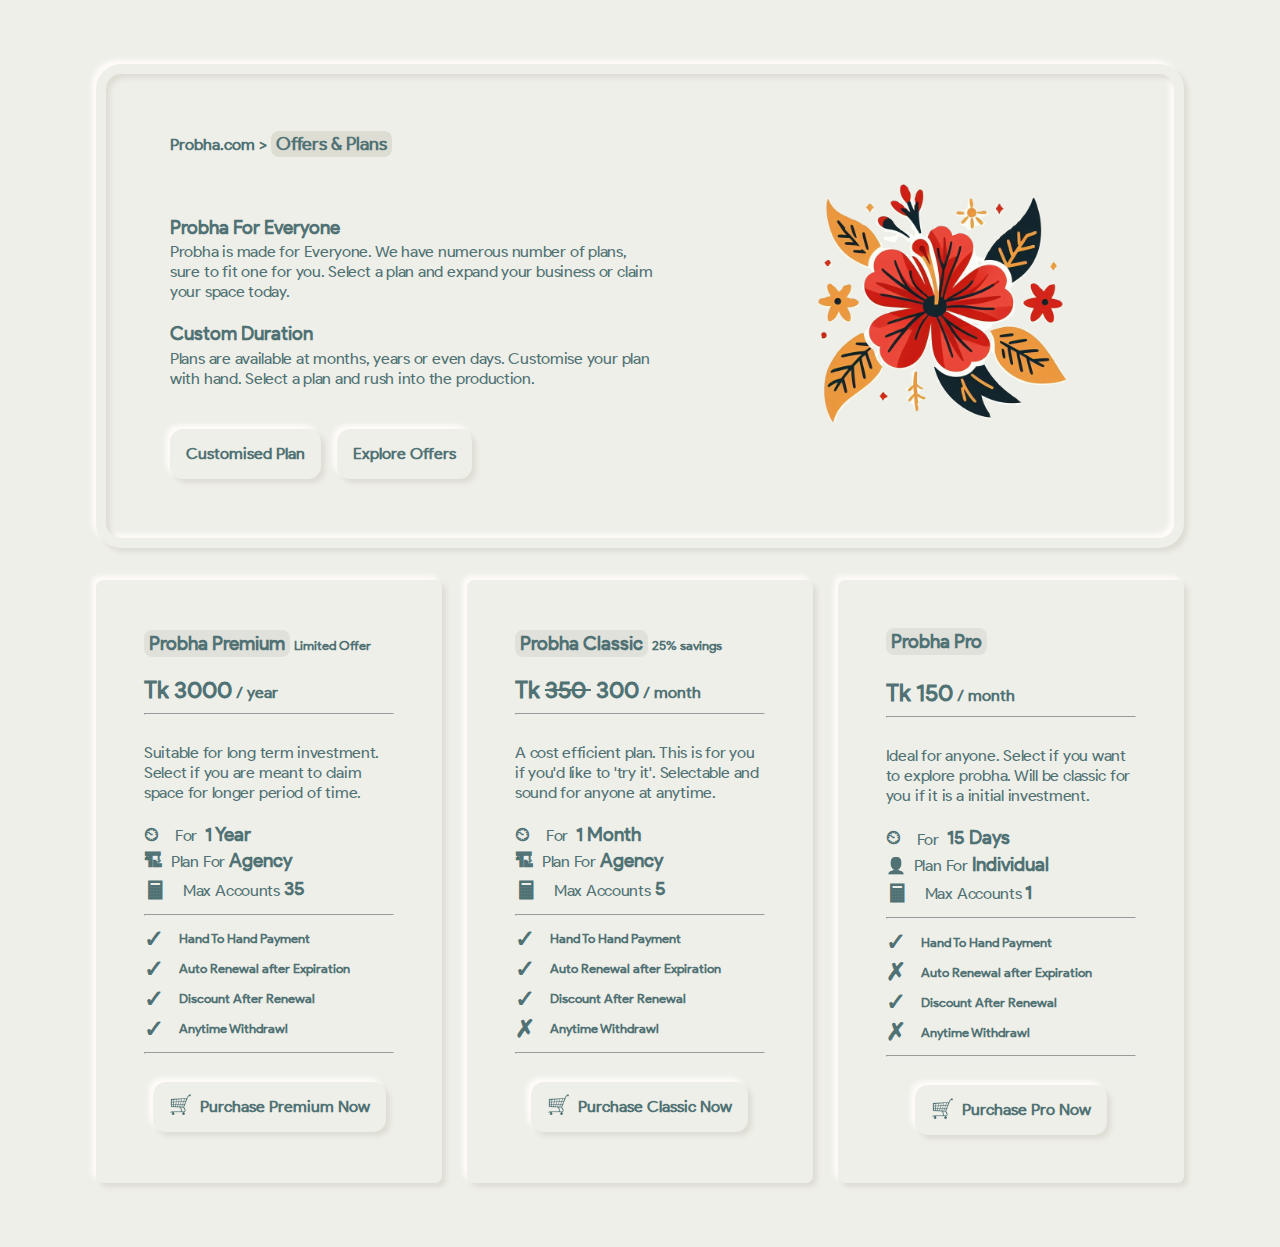
==== plans.html @ f460b4f0 "added plans" ====
<title>Plans | Probha.com</title>

<body>
  <div class="intro">
    <div class="left">
      <h4>
        Probha.com >
        <span
          style="
            font-size: large;
            font-weight: 6ighter;
            padding: 2px 5px;
            border-radius: 8px;
            background-color: var(--lightL4);
          "
          >Offers & Plans</span
        >
      </h4>
      <br /><br /><br />
      <h3>Probha For Everyone</h3>
      <p>
        Probha is made for Everyone. We have numerous number of plans, sure to
        fit one for you. Select a plan and expand your business or claim your
        space today.
      </p>
      <br />
      <h3>Custom Duration</h3>
      <p>
        Plans are available at months, years or even days. Customise your plan
        with hand. Select a plan and rush into the production.
      </p>

      <br />
      <br />
      <div class="buttonCont">
        <div class="buttonM"><h4>Customised Plan</h4></div>
        <div class="buttonM"><h4>Explore Offers</h4></div>
      </div>
    </div>
    <div class="right">
      <div class="planImg">
        <!-- <img src="./ai/Designer (1) a.png" alt="" width="400px" /> -->
        <img src="./pics/Designer (5) a.png" alt="" width="400px" />
      </div>
    </div>
  </div>
  <div class="contents">
    <div class="plans">
      <span>
      <h3 class="planName">Probha Premium</h3>
      <h5>Limited Offer</h5></span>
      <br />
      <div>
        <h2>Tk 3000</h2>
        <h4>/ year</h4>
      </div>
      <div><hr /></div>
      <br />
      <p>
        Suitable for long term investment. Select if you are meant to claim
        space for longer period of time.
      </p>
      <br />

      <div>
        <div class="contPD">
          <div style="display: flex; align-items: center">
            <h3>⏲ &nbsp;&nbsp;</h3>
            <p>&nbsp;For &nbsp;</p>
            <h3>1 Year</h3>
          </div>
          <div style="display: flex; align-items: center">
            <h3>🏗&nbsp;&nbsp;</h3>
            <p>Plan For&nbsp;</p>
            <h3>Agency</h3>
          </div>
          <div style="display: flex; align-items: center">
            <h2>🖩 &nbsp;&nbsp;</h2>
            <p>Max Accounts&nbsp;</p>
            <h3>35</h3>
          </div>
          <div><hr /></div>
          <div style="display: flex; align-items: center">
            <h2>✓ &nbsp;&nbsp;</h2>
            <h5>Hand To Hand Payment</h5>
          </div>
          <div style="display: flex; align-items: center">
            <h2>✓ &nbsp;&nbsp;</h2>
            <h5>Auto Renewal after Expiration</h5>
          </div>
          <div style="display: flex; align-items: center">
            <h2>✓ &nbsp;&nbsp;</h2>
            <h5>Discount After Renewal</h5>
          </div>
          <div style="display: flex; align-items: center">
            <h2>✓ &nbsp;&nbsp;</h2>
            <h5>Anytime Withdrawl</h5>
          </div>
          <div><hr /></div>
        </div>
      </div>
      <br />
      <div class="buttonM">
        <h3 class="colorIt">🛒 &nbsp;</h3>
        <h4>Purchase Premium Now</h4>
      </div>
    </div>
    <div class="plans">
      <span>
        <h3 class="planName">Probha Classic</h3>
        <h5>25% savings</h5>
      </span>
      <br />
      <div>
        <h2>Tk <del>350 </del> &nbsp;300</h2>
        <h4>/ month</h4>
      </div>
      <div><hr /></div>
      <br />
      <p>
        A cost efficient plan. This is for you if you'd like to 'try it'.
        Selectable and sound for anyone at anytime.
      </p>
      <br />

      <div>
        <div class="contPD">
          <div style="display: flex; align-items: center">
            <h3>⏲ &nbsp;&nbsp;</h3>
            <p>&nbsp;For &nbsp;</p>
            <h3>1 Month</h3>
          </div>
          <div style="display: flex; align-items: center">
            <h3>🏗&nbsp;&nbsp;</h3>
            <p>Plan For&nbsp;</p>
            <h3>Agency</h3>
          </div>
          <div style="display: flex; align-items: center">
            <h2>🖩 &nbsp;&nbsp;</h2>
            <p>Max Accounts&nbsp;</p>
            <h3>5</h3>
          </div>
          <div><hr /></div>
          <div style="display: flex; align-items: center">
            <h2>✓ &nbsp;&nbsp;</h2>
            <h5>Hand To Hand Payment</h5>
          </div>
          <div style="display: flex; align-items: center">
            <h2>✓ &nbsp;&nbsp;</h2>
            <h5>Auto Renewal after Expiration</h5>
          </div>
          <div style="display: flex; align-items: center">
            <h2>✓ &nbsp;&nbsp;</h2>
            <h5>Discount After Renewal</h5>
          </div>
          <div style="display: flex; align-items: center">
            <h2>✗ &nbsp;&nbsp;</h2>
            <h5>Anytime Withdrawl</h5>
          </div>
          <div><hr /></div>
        </div>
      </div>
      <br />
      <div class="buttonM">
        <h3 class="colorIt">🛒 &nbsp;</h3>
        <h4>Purchase Classic Now</h4>
      </div>
    </div>
    <div class="plans">
      <h3 class="planName">Probha Pro</h3>
      <br />
      <div>
        <h2>Tk 150</h2>
        <h4>/ month</h4>
      </div>
      <div><hr /></div>
      <br />
      <p>
        Ideal for anyone. Select if you want to explore probha. Will be classic
        for you if it is a initial investment.
      </p>
      <br />

      <div>
        <div class="contPD">
          <div style="display: flex; align-items: center">
            <h3>⏲ &nbsp;&nbsp;</h3>
            <p>&nbsp;For &nbsp;</p>
            <h3>15 Days</h3>
          </div>
          <div style="display: flex; align-items: center">
            <h4 class="colorIt">👤&nbsp;&nbsp;</h4>
            <p>Plan For&nbsp;</p>
            <h3>Individual</h3>
          </div>
          <div style="display: flex; align-items: center">
            <h2>🖩 &nbsp;&nbsp;</h2>
            <p>Max Accounts&nbsp;</p>
            <h3>1</h3>
          </div>
          <div><hr /></div>
          <div style="display: flex; align-items: center">
            <h2>✓ &nbsp;&nbsp;</h2>
            <h5>Hand To Hand Payment</h5>
          </div>
          <div style="display: flex; align-items: center">
            <h2>✗ &nbsp;&nbsp;</h2>
            <h5>Auto Renewal after Expiration</h5>
          </div>
          <div style="display: flex; align-items: center">
            <h2>✓ &nbsp;&nbsp;</h2>
            <h5>Discount After Renewal</h5>
          </div>
          <div style="display: flex; align-items: center">
            <h2>✗ &nbsp;&nbsp;</h2>
            <h5>Anytime Withdrawl</h5>
          </div>
          <div><hr /></div>
        </div>
      </div>

      <br />
      <div class="buttonM">
        <h3 class="colorIt">🛒 &nbsp;</h3>
        <h4>Purchase Pro Now</h4>
      </div>
    </div>
  </div>
</body>

<link rel="stylesheet" href="./fonts/fonts.css" />

<style>
  :root {
    --lightL1: rgb(255 252 249);
    --lightL2: rgb(239, 239, 233);
    --lightL3: blueviolet;
    --lightL4: rgb(221 221 212);

    /* --lightL1: #f8f9fa;
    --lightL2: #e9ecef;
    --lightL3: blueviolet;
    --lightL4: #ced4da; */

    --floatL0: 1px 1px 1px var(--lightL4), -1px -1px 1px var(--lightL1);
    --floatL1: 2px 2px 3px var(--lightL4), -2px -2px 3px var(--lightL1);
    --floatL2: 4px 4px 5px var(--lightL4), -4px -4px 5px var(--lightL1);
    --floatL3: 5px 5px 6px var(--lightL4), -5px -5px 6px var(--lightL1);
    --floatL4: 6px 6px 8px var(--lightL4), -6px -6px 8px var(--lightL1);

    --digL0: 1px 1px 1px var(--lightL4) inset,
      -1px -1px 1px var(--lightL1) inset;
    --digL1: 2px 2px 3px var(--lightL4) inset,
      -2px -2px 3px var(--lightL1) inset;
    --digL2: 4px 4px 5px var(--lightL4) inset,
      -4px -4px 5px var(--lightL1) inset;
    --digL3: 5px 5px 6px var(--lightL4) inset,
      -5px -5px 6px var(--lightL1) inset;
    --digL4: 6px 6px 8px var(--lightL4) inset,
      -6px -6px 8px var(--lightL1) inset;
  }

  @keyframes gradIt {
    0% {
      background-position: 0%;
    }
    100% {
      background-position: 100%;
    }
  }

  .grad {
    background: linear-gradient(45deg, #7f43cd, #8dd8f5);
    color: transparent;
    background-clip: text;

    background-size: 200%;
    animation: gradIt 1s linear 0s infinite alternate;
    padding: 1px;
  }
</style>

<style>
  * {
    color: rgb(80 114 116);
    transition-duration: 200ms;
    line-height: 1.25;
    /* word-break: break-all; */
  }

  body {
    margin: 4rem 6rem;
    background-color: var(--lightL2);
  }
</style>

<style>
  h2 {
    display: inline;
    margin: 0px;
  }
  h3 {
    display: inline;
    margin: 0px;
    margin-bottom: 3px;
  }
  h4,
  h5,
  h6 {
    display: inline;
    margin: 0px;
    margin-bottom: 0px;
  }

  p {
    display: inline;
    letter-spacing: -0.3px;
    word-spacing: 0.3px;
    margin: 0px;
  }

  hr {
    /* border: .5px solid rgb(139 142 149) ; */
  }

  .colorIt {
    background-clip: text;
    color: transparent;
    background-color: rgb(80 114 116);
  }
</style>

<style>
  .intro {
    display: flex;
    padding: 2rem 2rem 2rem 4rem;
    border-radius: 25px;

    border: 10px solid transparent;
    box-shadow: var(--floatL2), var(--digL2);
  }

  .left {
    width: 50%;
    display: flex;
    flex-direction: column;
    justify-content: center;
    /* align-items: center; */
  }

  .right {
    width: 50%;
  }

  .planImg {
    display: flex;
    justify-content: end;
    align-items: center;
  }
</style>

<style>
  .buttonCont {
    display: flex;

    div {
      margin-right: 1rem;
    }
  }

  .buttonM {
    height: 50px;
    width: fit-content;
    padding: 0 1rem;
    box-shadow: var(--floatL2);
    border-radius: 13px;
    display: flex;
    justify-content: center;
    align-items: center;
    align-self: center;
  }

  .buttonM:hover {
    box-shadow: var(--floatL4);
    cursor: pointer;
  }

  .buttonM:active {
    box-shadow: none;
  }
</style>

<style>
  .contents {
    display: flex;
    justify-content: space-between;
    margin-top: 2rem;
  }

  .plans {
    width: 23%;
    box-shadow: var(--floatL2);

    display: flex;
    flex-direction: column;
    justify-content: center;
    /* align-items: center; */

    border-radius: 7px;
    /* border-radius: 35px 35px 35px 0; */

    padding: 3rem 3rem;
  }
</style>

<style>
  .contPD {
    width: 100%;
    display: flex;
    /* justify-content: center;
    align-items: center; */
    flex-direction: column;
  }
</style>

<style>
  .planName {
    background-color: rgba(112, 112, 112, 0.1);
    padding: 2px 5px;
    width: fit-content;
    border-radius: 8px !important;
  }
</style>
---- fonts/fonts.css ----
/* #### Generated By: http://www.cufonfonts.com #### */

@font-face {
  font-family: "Product Sans Regular";
  src: url("ProductSans-Regular.woff");
}


@font-face {
  font-family: "Product Sans Thin";
  src: url("ProductSans-Thin.woff");
}



@font-face {
  font-family: "Product Sans Thin Italic";
  src: url("ProductSans-ThinItalic.woff");
}


@font-face {
  font-family: "Product Sans Bold";
  src: url("ProductSans-Bold.woff");
}

@font-face {
  font-family: "Product Sans Bold Italic";
  src: url("ProductSans-BoldItalic.woff");
}

@font-face {
  font-family: "Product Sans Black Italic";
  src: url("ProductSans-BlackItalic.woff");
}

@font-face {
  font-family: "Product Sans Black";
  src: url("ProductSans-Black.woff");
}

*{
  font-family: 'Product Sans Regular';
}
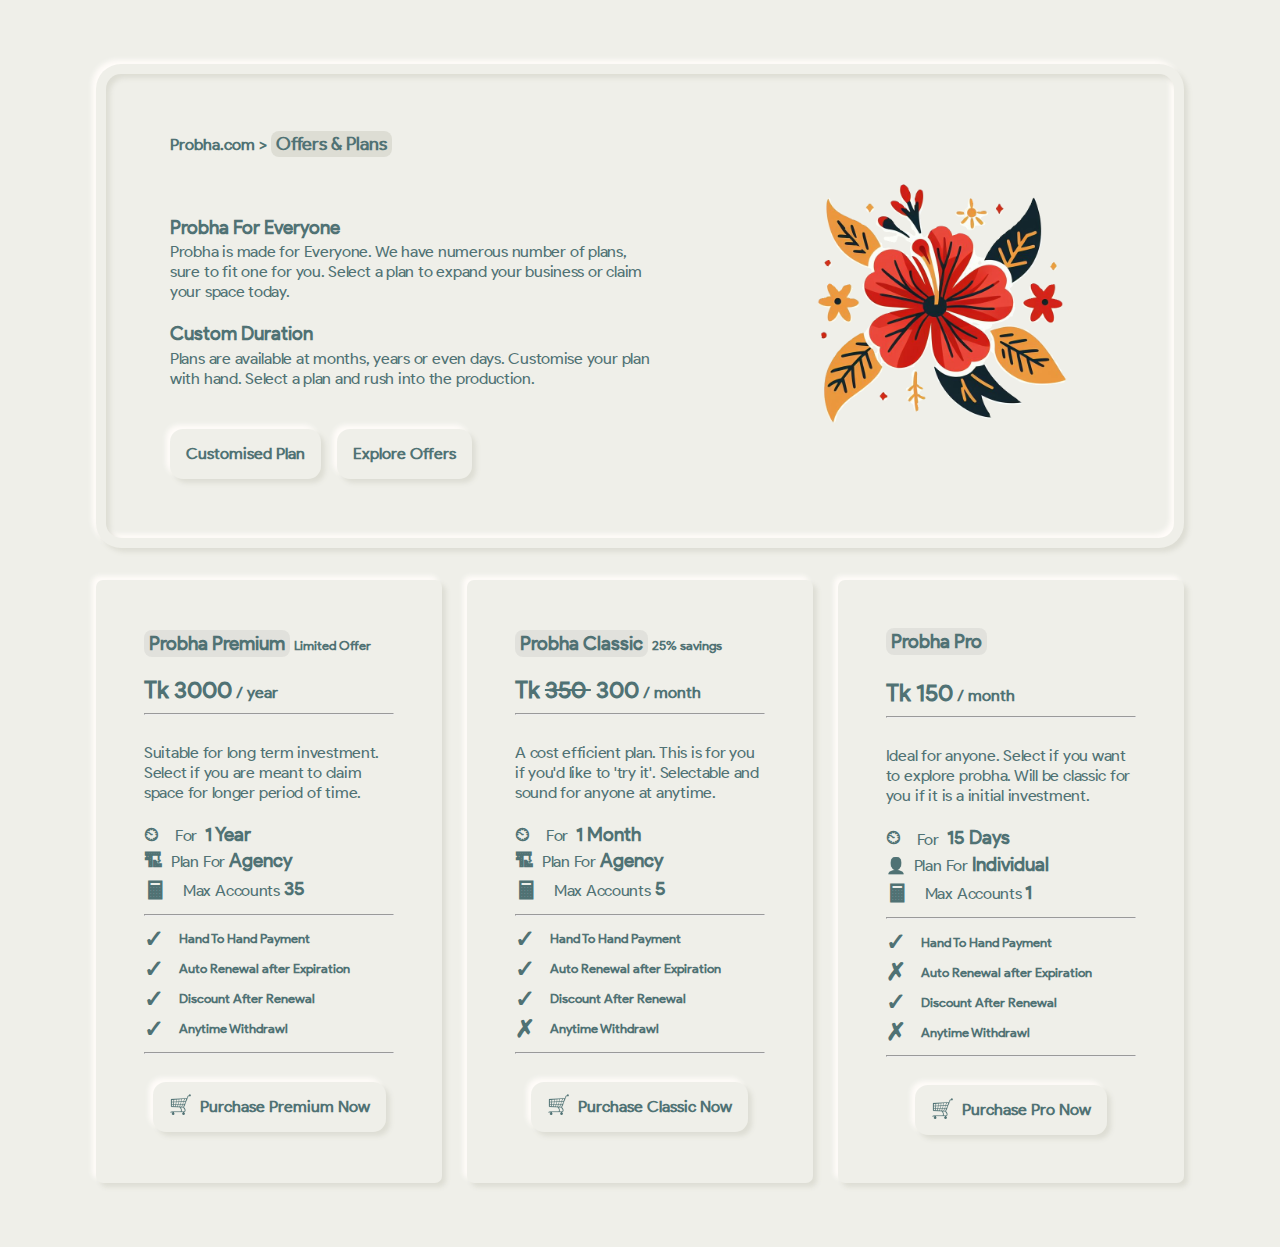
==== commit 306acc7c: "done" ====
--- a/plans.html
+++ b/plans.html
@@ -20,7 +20,7 @@
       <h3>Probha For Everyone</h3>
       <p>
         Probha is made for Everyone. We have numerous number of plans, sure to
-        fit one for you. Select a plan and expand your business or claim your
+        fit one for you. Select a plan to expand your business or claim your
         space today.
       </p>
       <br />
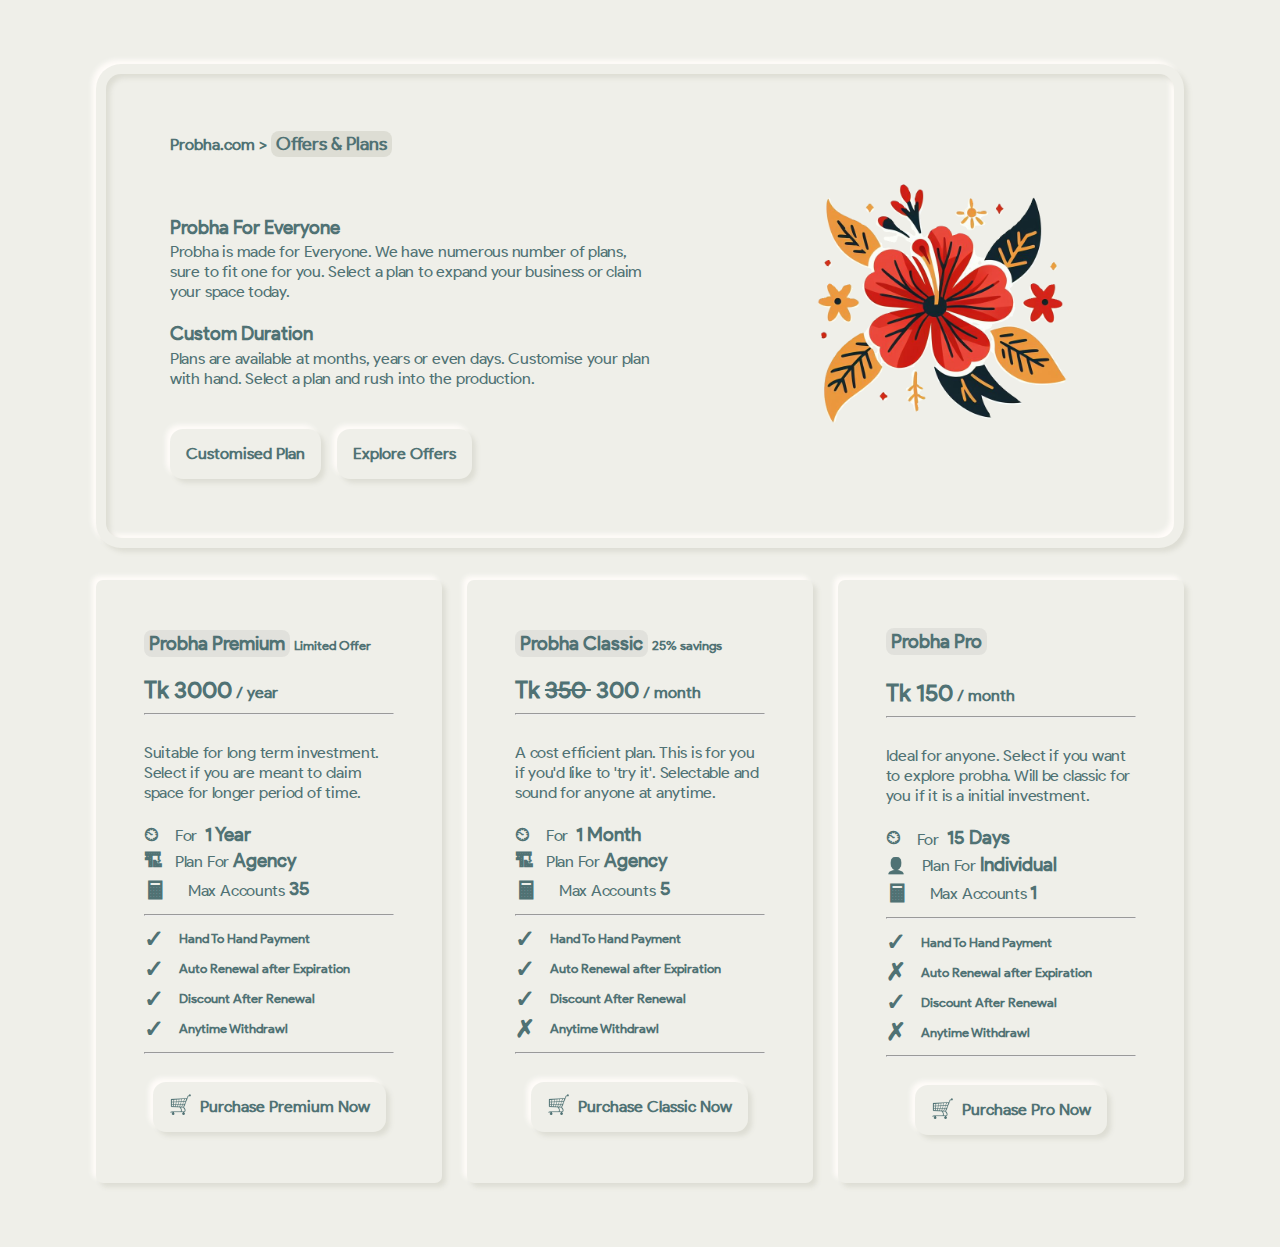
==== commit d41885ea: "see" ====
--- a/plans.html
+++ b/plans.html
@@ -70,12 +70,12 @@
             <h3>1 Year</h3>
           </div>
           <div style="display: flex; align-items: center">
-            <h3>🏗&nbsp;&nbsp;</h3>
+            <h3>🏗&nbsp;&nbsp;&nbsp;</h3>
             <p>Plan For&nbsp;</p>
             <h3>Agency</h3>
           </div>
           <div style="display: flex; align-items: center">
-            <h2>🖩 &nbsp;&nbsp;</h2>
+            <h2>🖩 &nbsp;&nbsp;&nbsp;</h2>
             <p>Max Accounts&nbsp;</p>
             <h3>35</h3>
           </div>
@@ -131,12 +131,12 @@
             <h3>1 Month</h3>
           </div>
           <div style="display: flex; align-items: center">
-            <h3>🏗&nbsp;&nbsp;</h3>
+            <h3>🏗&nbsp;&nbsp;&nbsp;</h3>
             <p>Plan For&nbsp;</p>
             <h3>Agency</h3>
           </div>
           <div style="display: flex; align-items: center">
-            <h2>🖩 &nbsp;&nbsp;</h2>
+            <h2>🖩 &nbsp;&nbsp;&nbsp;</h2>
             <p>Max Accounts&nbsp;</p>
             <h3>5</h3>
           </div>
@@ -189,12 +189,12 @@
             <h3>15 Days</h3>
           </div>
           <div style="display: flex; align-items: center">
-            <h4 class="colorIt">👤&nbsp;&nbsp;</h4>
+            <h4 class="colorIt">👤&nbsp;&nbsp;&nbsp;&nbsp;</h4>
             <p>Plan For&nbsp;</p>
             <h3>Individual</h3>
           </div>
           <div style="display: flex; align-items: center">
-            <h2>🖩 &nbsp;&nbsp;</h2>
+            <h2>🖩 &nbsp;&nbsp;&nbsp;</h2>
             <p>Max Accounts&nbsp;</p>
             <h3>1</h3>
           </div>
@@ -283,7 +283,7 @@
 <style>
   * {
     color: rgb(80 114 116);
-    transition-duration: 200ms;
+    transition: box-shadow 250ms, opacity 250ms;
     line-height: 1.25;
     /* word-break: break-all; */
   }
